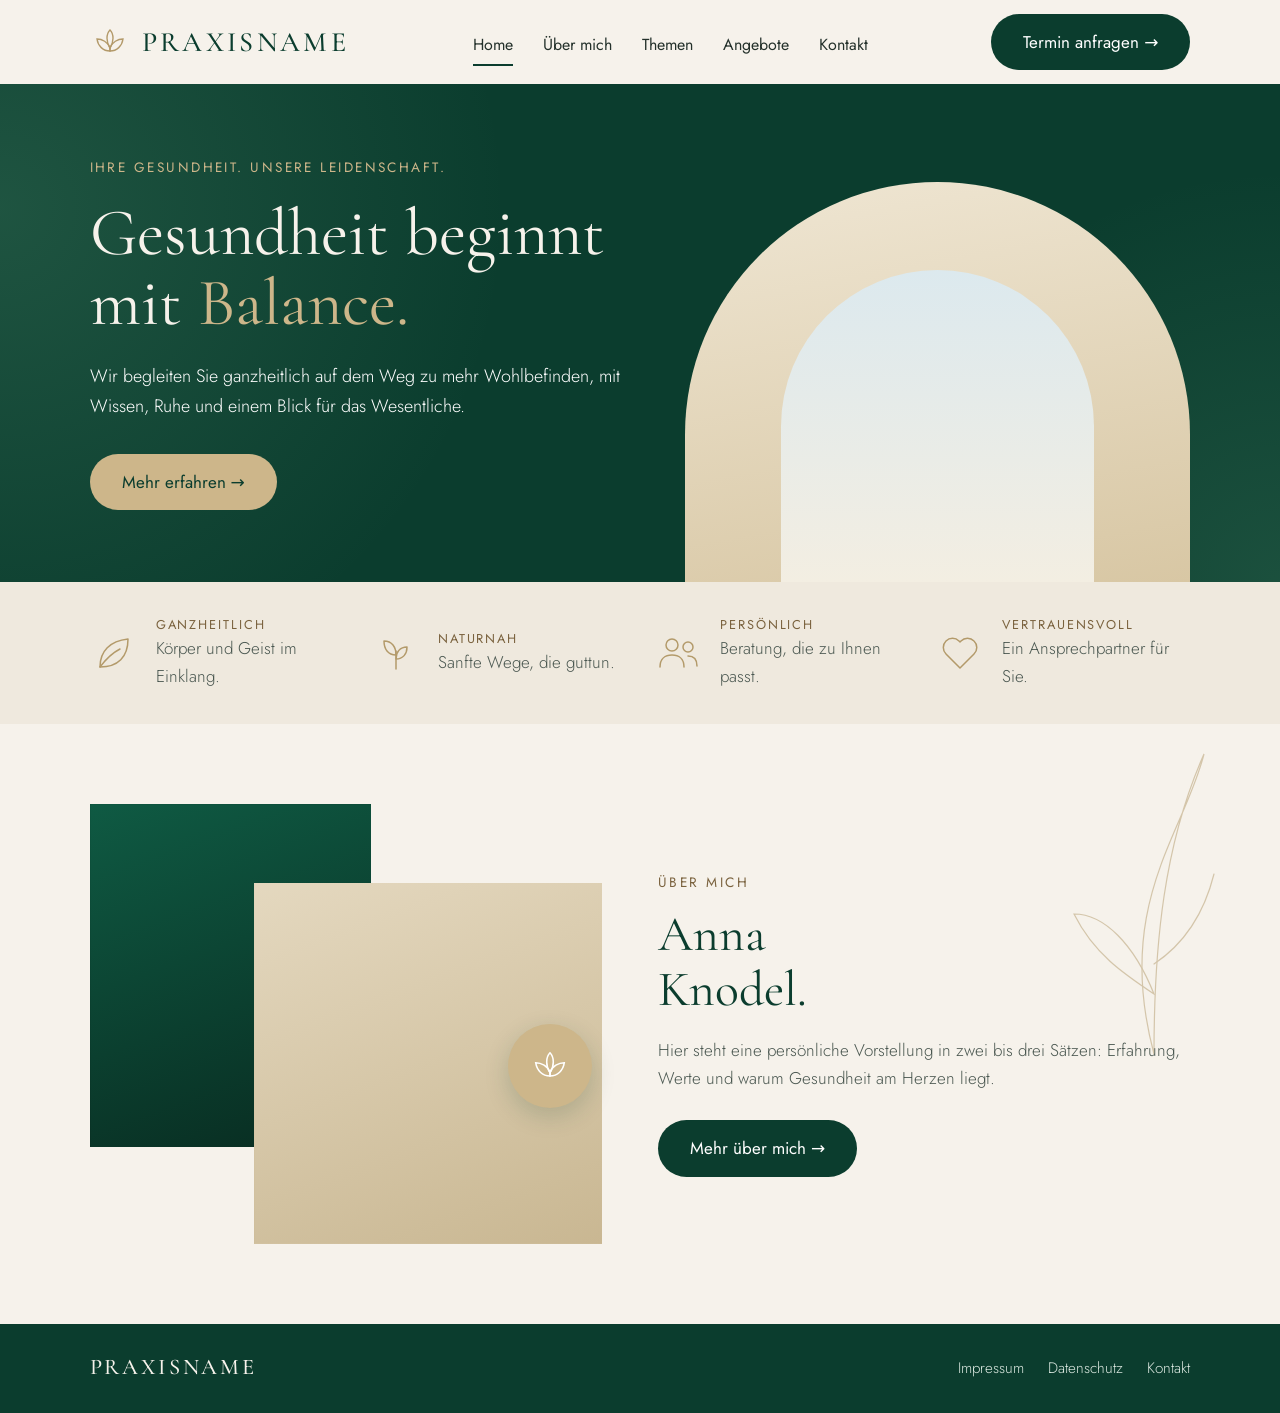
==== index.html @ 3ec0afcc "Update index.html" ====
<!DOCTYPE html>
<html lang="de">
<head>
  <meta charset="utf-8">
  <meta name="viewport" content="width=device-width, initial-scale=1">
  <title>Praxisname | Gesundheit &amp; Wohlbefinden</title>
  <meta name="description" content="Ganzheitliche Gesundheitsberatung mit Ruhe, Wissen und persönlichem Blick.">
  <link rel="preconnect" href="https://fonts.googleapis.com">
  <link rel="preconnect" href="https://fonts.gstatic.com" crossorigin>
  <link href="https://fonts.googleapis.com/css2?family=Cormorant+Garamond:wght@400;500;600&family=Jost:wght@300;400;500&display=swap" rel="stylesheet">
  <link rel="stylesheet" href="style.css">
  <meta name="color-scheme" content="only light">
</head>
<body>

<header class="site-header">
  <a class="logo" href="#top" aria-label="Praxisname, zur Startseite">
    <svg viewBox="0 0 40 40" width="40" height="40" aria-hidden="true"><use href="#lotus"/></svg>
    <span>Praxisname</span>
  </a>
  <nav class="main-nav" aria-label="Hauptmenü">
    <a href="#top" aria-current="page">Home</a>
    <a href="https://levinxd-09.github.io/About-me-Web-Anna/">Über mich</a>
    <a href="#themen">Themen</a>
    <a href="#angebote">Angebote</a>
    <a href="#kontakt">Kontakt</a>
  </nav>
  <a class="btn btn-dark" href="#kontakt">Termin anfragen →</a>
</header>

<main id="top">

  <section class="hero">
    <div class="hero-text">
      <p class="eyebrow">Ihre Gesundheit. Unsere Leidenschaft.</p>
      <h1>Gesundheit beginnt<br>mit <span>Balance.</span></h1>
      <p class="lead">Wir begleiten Sie ganzheitlich auf dem Weg zu mehr Wohlbefinden, mit Wissen, Ruhe und einem Blick für das Wesentliche.</p>
      <a class="btn btn-gold" href="#ueber-mich">Mehr erfahren →</a>
    </div>
    <!-- Bild ersetzen: im CSS bei .arch-inner ein background-image eintragen -->
    <div class="arch" role="img" aria-label="Ruhiger Raum mit Blick in die Natur">
      <div class="arch-inner"></div>
    </div>
  </section>

  <section class="values" aria-label="Unsere Werte">
    <div class="value">
      <svg viewBox="0 0 48 48" aria-hidden="true"><path d="M10 38c0-16 10-26 28-28 0 18-10 28-28 28z"/><path d="M10 38c6-8 12-14 20-18"/></svg>
      <div><h2>Ganzheitlich</h2><p>Körper und Geist im Einklang.</p></div>
    </div>
    <div class="value">
      <svg viewBox="0 0 48 48" aria-hidden="true"><path d="M24 40V22"/><path d="M24 26c-8 0-12-6-12-14 8 0 12 6 12 14z"/><path d="M24 30c7 0 11-5 11-12-7 0-11 5-11 12z"/></svg>
      <div><h2>Naturnah</h2><p>Sanfte Wege, die guttun.</p></div>
    </div>
    <div class="value">
      <svg viewBox="0 0 48 48" aria-hidden="true"><circle cx="18" cy="16" r="6"/><path d="M6 38c0-8 5-12 12-12s12 4 12 12"/><circle cx="34" cy="18" r="5"/><path d="M34 27c6 0 9 4 9 10"/></svg>
      <div><h2>Persönlich</h2><p>Beratung, die zu Ihnen passt.</p></div>
    </div>
    <div class="value">
      <svg viewBox="0 0 48 48" aria-hidden="true"><path d="M38 12a9 9 0 0 0-13 0l-1 1-1-1a9 9 0 0 0-13 13l14 14 14-14a9 9 0 0 0 0-13z"/></svg>
      <div><h2>Vertrauensvoll</h2><p>Ein Ansprechpartner für Sie.</p></div>
    </div>
  </section>

  <section class="about" id="ueber-mich">
    <div class="collage">
      <!-- Bilder ersetzen: im CSS bei .collage-a und .collage-b ein background-image eintragen -->
      <div class="collage-a" role="img" aria-label="Grüne Blätter"></div>
      <div class="collage-b" role="img" aria-label="Steinschale mit Pflanze"></div>
      <div class="badge" aria-hidden="true">
        <svg viewBox="0 0 40 40" width="44" height="44"><use href="#lotus"/></svg>
      </div>
    </div>
    <div class="about-text">
      <p class="eyebrow dark">Über mich</p>
      <h2>Anna <br>Knodel.</h2>
      <p>Hier steht eine persönliche Vorstellung in zwei bis drei Sätzen: Erfahrung, Werte und warum Gesundheit am Herzen liegt.</p>
      <a class="btn btn-dark" href="https://levinxd-09.github.io/About-me-Web-Anna/">Mehr über mich →</a>
    </div>
    <svg class="leaf-art" viewBox="0 0 200 320" aria-hidden="true">
      <path d="M100 310C100 200 110 100 150 10 130 90 60 160 100 310z"/>
      <path d="M100 220c30-20 50-50 60-90"/>
      <path d="M100 250C70 230 40 210 20 170c30 0 60 30 80 80z"/>
    </svg>
  </section>

  <!-- Weitere Bereiche (Themen, Angebote, Kontakt) hier einfügen; Anker: #themen, #angebote, #kontakt -->
  <section class="placeholder" id="themen" hidden></section>

</main>

<footer class="site-footer" id="kontakt">
  <div class="footer-logo">Praxisname</div>
  <nav aria-label="Rechtliches">
    <a href="#">Impressum</a>
    <a href="#">Datenschutz</a>
    <a href="#kontakt">Kontakt</a>
  </nav>
</footer>

<!-- Lotus-Symbol, wiederverwendbar -->
<svg width="0" height="0" style="position:absolute" aria-hidden="true">
  <symbol id="lotus" viewBox="0 0 40 40" fill="none" stroke="currentColor" stroke-width="1.4" stroke-linecap="round">
    <path d="M20 8c-4 4-4 12 0 18 4-6 4-14 0-18z"/>
    <path d="M20 26c-2-6-8-9-13-9 1 7 6 12 13 12z"/>
    <path d="M20 26c2-6 8-9 13-9-1 7-6 12-13 12z"/>
  </symbol>
</svg>

</body>
</html>
---- style.css ----
/* ---------- Grundwerte ---------- */
:root {
  color-scheme: only light;
  --green-deep: #0B3D2E;
  --green-mid:  #0F5A43;
  --gold:       #CDB68A;
  --gold-line:  #B39A6A;
  --gold-text:  #7A623E;
  --beige:      #F6F2EB;
  --beige-dark: #EFE9DE;
  --ink:        #24312B;
  --ink-soft:   #4A5750;
  --serif: "Cormorant Garamond", Georgia, serif;
  --sans:  "Jost", system-ui, sans-serif;
  --pad:   clamp(20px, 7vw, 100px);
}

*, *::before, *::after { box-sizing: border-box; }
html { scroll-behavior: smooth; }
body {
  margin: 0;
  background: var(--beige);
  color: var(--ink);
  font: 300 1.0625rem/1.65 var(--sans);
}
a { color: inherit; text-decoration: none; }
h1, h2, p { margin: 0; }
:focus-visible { outline: 3px solid var(--gold-line); outline-offset: 3px; }

/* ---------- Buttons ---------- */
.btn {
  display: inline-block;
  padding: 14px 32px;
  border-radius: 999px;
  font-weight: 400;
  transition: background-color .2s, color .2s;
}
.btn-dark { background: var(--green-deep); color: #fff; }
.btn-dark:hover { background: var(--green-mid); }
.btn-gold { background: var(--gold); color: var(--green-deep); }
.btn-gold:hover { background: #E0CDA6; }

/* ---------- Kopfzeile ---------- */
.site-header {
  display: flex; flex-wrap: wrap; align-items: center;
  justify-content: space-between; gap: 12px 32px;
  padding: 14px var(--pad);
  background: var(--beige);
}
.logo {
  display: flex; align-items: center; gap: 12px;
  font: 500 1.75rem/1 var(--serif);
  letter-spacing: .12em; text-transform: uppercase;
  color: var(--green-deep);
}
.logo svg { color: var(--gold-line); }
.main-nav { display: flex; flex-wrap: wrap; gap: 8px 30px; font-weight: 400; font-size: 1rem; }
.main-nav a { padding: 14px 0 6px; border-bottom: 2px solid transparent; }
.main-nav a:hover { border-color: var(--gold-line); }
.main-nav a[aria-current="page"] { border-color: var(--green-deep); }

/* ---------- Hero ---------- */
.hero {
  display: grid; grid-template-columns: 1.1fr 1fr; align-items: end; gap: 40px;
  padding: 72px var(--pad) 0;
  min-height: 460px;
  background-color: var(--green-deep);
  background-image:
    radial-gradient(circle at 0% 25%, rgba(120,190,150,.18), transparent 38%),
    radial-gradient(circle at 100% 100%, rgba(120,190,150,.15), transparent 30%);
  color: #fff;
}
.hero-text { align-self: center; padding-bottom: 72px; }
.eyebrow {
  color: var(--gold); font-weight: 400; font-size: .85rem;
  letter-spacing: .18em; text-transform: uppercase;
}
.eyebrow.dark { color: var(--gold-text); }
.hero h1 {
  margin: 20px 0 24px;
  font: 400 clamp(2.6rem, 5.2vw, 4.25rem)/1.05 var(--serif);
  color: var(--beige);
}
.hero h1 span { color: var(--gold); }
.lead { max-width: 30em; margin-bottom: 32px; font-size: 1.125rem; }

.arch {
  width: 100%; max-width: 520px; height: 400px; justify-self: center;
  display: flex; align-items: flex-end; justify-content: center; overflow: hidden;
  border-radius: 260px 260px 0 0;
  background: linear-gradient(170deg, #EFE6D3, #D8C7A4);
}
.arch-inner {
  width: 62%; height: 78%;
  border-radius: 200px 200px 0 0;
  background: linear-gradient(180deg, #DCE9EE, #F3EEE2) center / cover no-repeat;
  /* Eigenes Bild: background-image: url("bild-hero.jpg"); */
}

/* ---------- Werte-Leiste ---------- */
.values {
  display: grid; grid-template-columns: repeat(auto-fit, minmax(230px, 1fr)); gap: 28px;
  padding: 34px var(--pad);
  background: var(--beige-dark);
}
.value { display: flex; align-items: center; gap: 18px; }
.value svg {
  flex: none; width: 48px; height: 48px;
  fill: none; stroke: var(--gold-line); stroke-width: 1.5;
  stroke-linecap: round; stroke-linejoin: round;
}
.value h2 {
  font: 400 .8rem/1.4 var(--sans);
  letter-spacing: .15em; text-transform: uppercase; color: var(--gold-text);
}
.value p { color: var(--ink-soft); }

/* ---------- Über mich ---------- */
.about {
  position: relative; overflow: hidden;
  display: grid; grid-template-columns: minmax(300px, 560px) minmax(320px, 560px);
  gap: 56px; align-items: center; justify-content: center;
  padding: 80px var(--pad);
}
.collage { position: relative; height: 440px; }
.collage-a, .collage-b { position: absolute; background-size: cover; background-position: center; }
.collage-a {
  inset: 0 auto auto 0; width: 55%; height: 78%;
  background-image: linear-gradient(160deg, var(--green-mid), #082B20);
  /* background-image: url("bild-blaetter.jpg"); */
}
.collage-b {
  inset: 18% 0 0 32%;
  background-image: linear-gradient(160deg, #E4D8BF, #C9B792);
  /* background-image: url("bild-stein.jpg"); */
}
.badge {
  position: absolute; right: 2%; top: 50%;
  width: 84px; height: 84px; border-radius: 50%;
  display: grid; place-items: center;
  background: var(--gold); color: #fff;
  box-shadow: 0 8px 24px rgba(11, 61, 46, .18);
}
.about-text { position: relative; z-index: 1; }
.about-text h2 {
  margin: 14px 0 20px;
  font: 400 clamp(2.2rem, 4vw, 3.1rem)/1.1 var(--serif);
  color: var(--green-deep);
}
.about-text p:not(.eyebrow) { margin-bottom: 28px; color: var(--ink-soft); }
.leaf-art {
  position: absolute; right: 2%; top: 20px; width: 200px; height: 320px;
  fill: none; stroke: var(--gold-line); stroke-width: 1.2; stroke-linecap: round; opacity: .5;
  pointer-events: none;
}

/* ---------- Footer ---------- */
.site-footer {
  display: flex; flex-wrap: wrap; justify-content: space-between; gap: 20px;
  padding: 32px var(--pad);
  background: var(--green-deep); color: #DCE9E1; font-size: .95rem;
}
.footer-logo { font: 500 1.4rem/1 var(--serif); letter-spacing: .12em; text-transform: uppercase; color: var(--beige); }
.site-footer nav { display: flex; flex-wrap: wrap; gap: 24px; }
.site-footer a:hover { color: #fff; }

/* ---------- Mobil ---------- */
@media (max-width: 900px) {
  .hero { grid-template-columns: 1fr; padding-top: 56px; }
  .hero-text { padding-bottom: 8px; }
  .arch { height: 320px; }
  .about { grid-template-columns: 1fr; gap: 40px; }
  .collage { max-width: 520px; width: 100%; margin-inline: auto; }
  .leaf-art { display: none; }
}
@media (prefers-reduced-motion: reduce) {
  html { scroll-behavior: auto; }
  .btn { transition: none; }
}
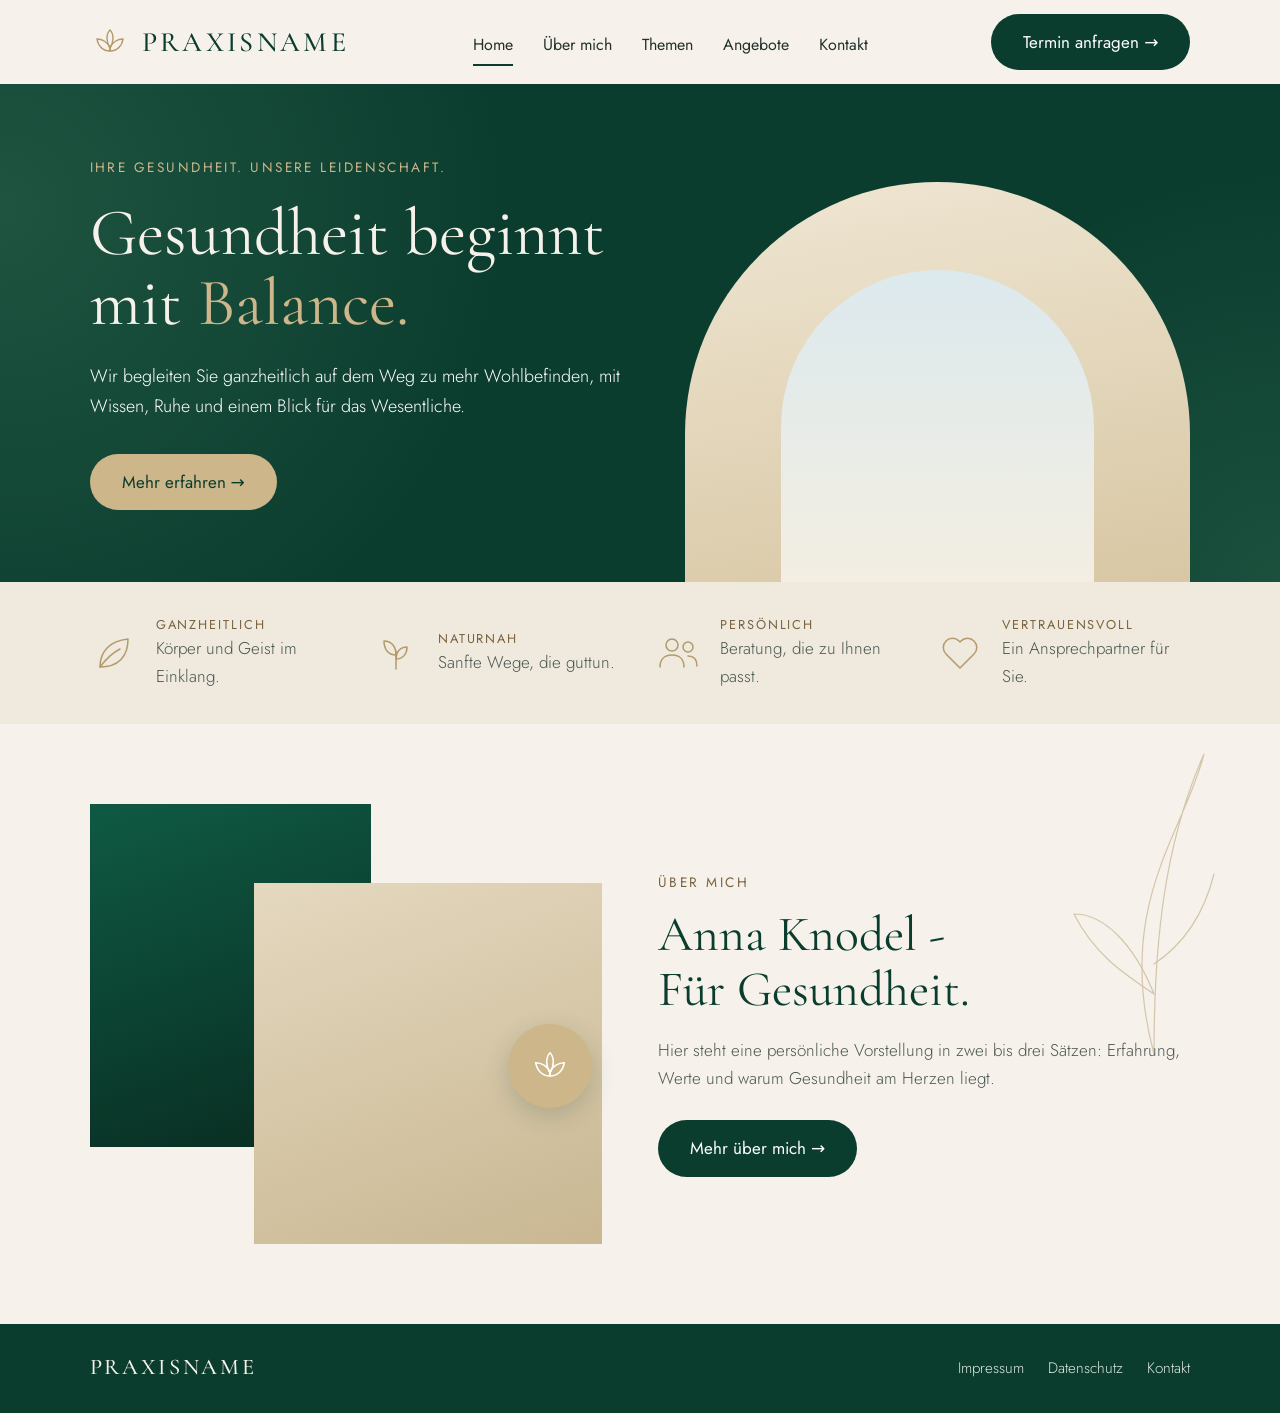
==== commit 646d20b6: "Update index.html" ====
--- a/index.html
+++ b/index.html
@@ -73,7 +73,7 @@
     </div>
     <div class="about-text">
       <p class="eyebrow dark">Über mich</p>
-      <h2>Anna <br>Knodel.</h2>
+      <h2>Anna Knodel -<br>Für Gesundheit.</h2>
       <p>Hier steht eine persönliche Vorstellung in zwei bis drei Sätzen: Erfahrung, Werte und warum Gesundheit am Herzen liegt.</p>
       <a class="btn btn-dark" href="https://levinxd-09.github.io/About-me-Web-Anna/">Mehr über mich →</a>
     </div>
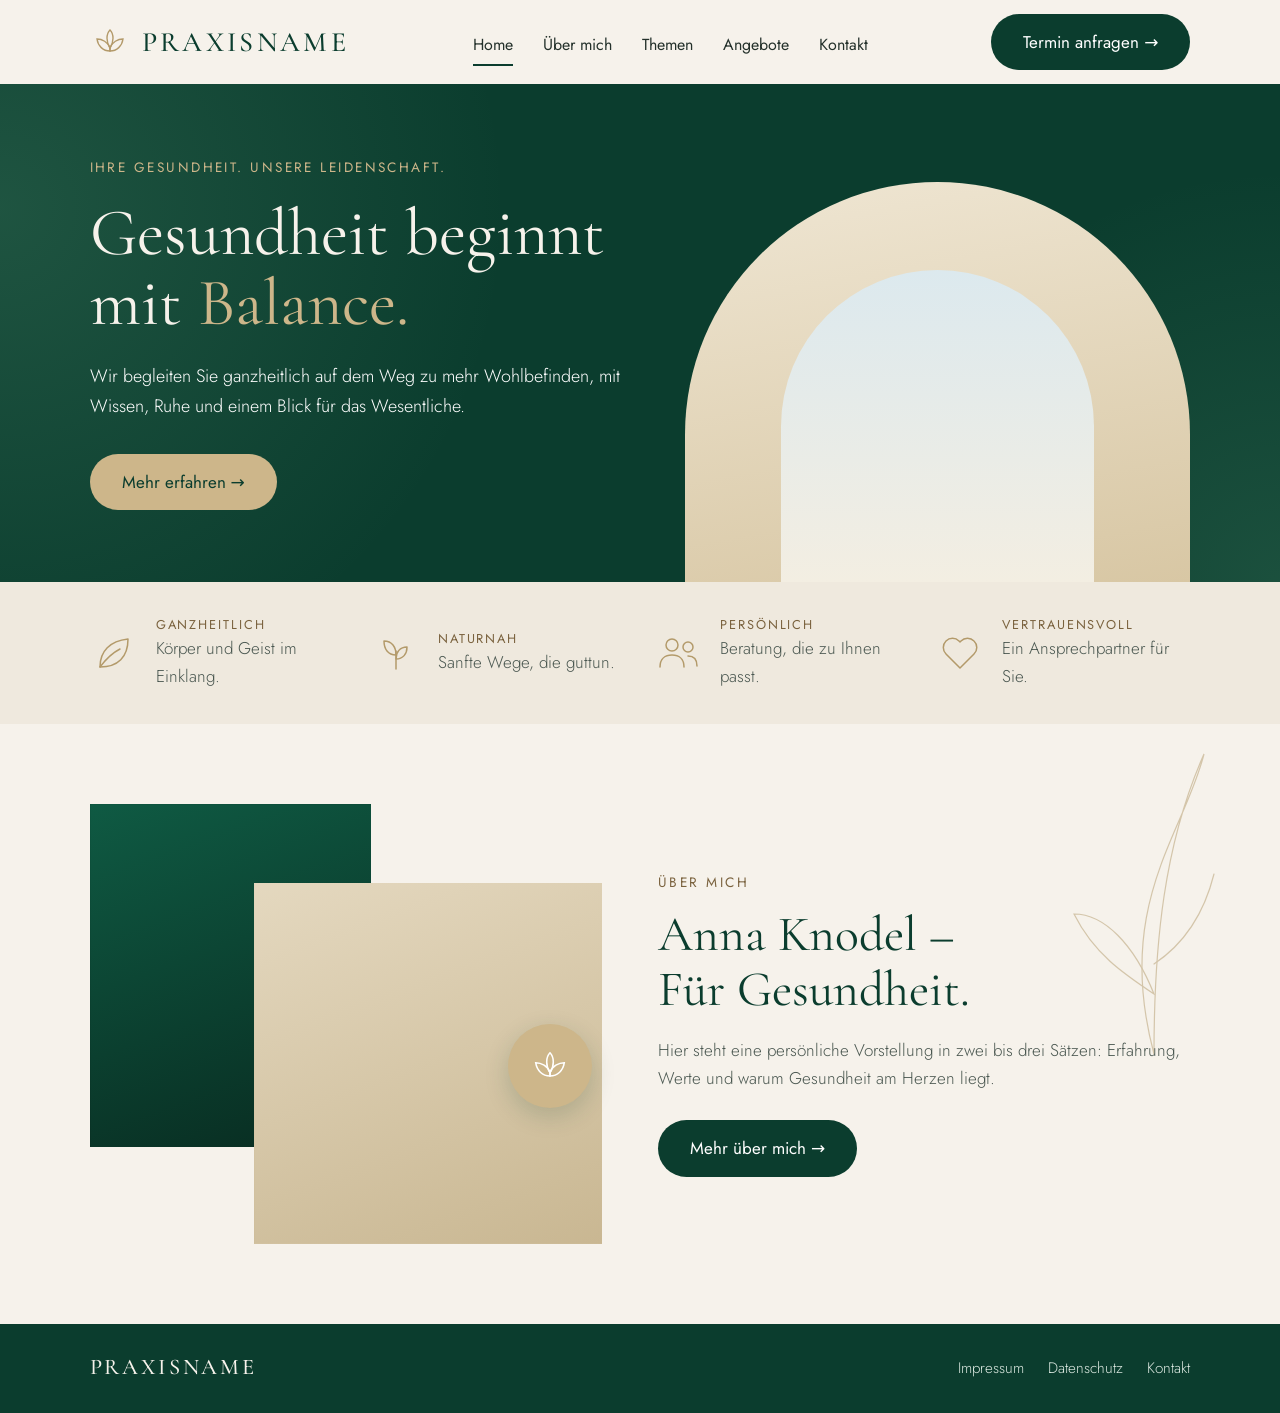
==== commit 40ae7627: "Update index.html" ====
--- a/index.html
+++ b/index.html
@@ -73,7 +73,7 @@
     </div>
     <div class="about-text">
       <p class="eyebrow dark">Über mich</p>
-      <h2>Anna Knodel -<br>Für Gesundheit.</h2>
+      <h2>Anna Knodel –<br>Für Gesundheit.</h2>
       <p>Hier steht eine persönliche Vorstellung in zwei bis drei Sätzen: Erfahrung, Werte und warum Gesundheit am Herzen liegt.</p>
       <a class="btn btn-dark" href="https://levinxd-09.github.io/About-me-Web-Anna/">Mehr über mich →</a>
     </div>
